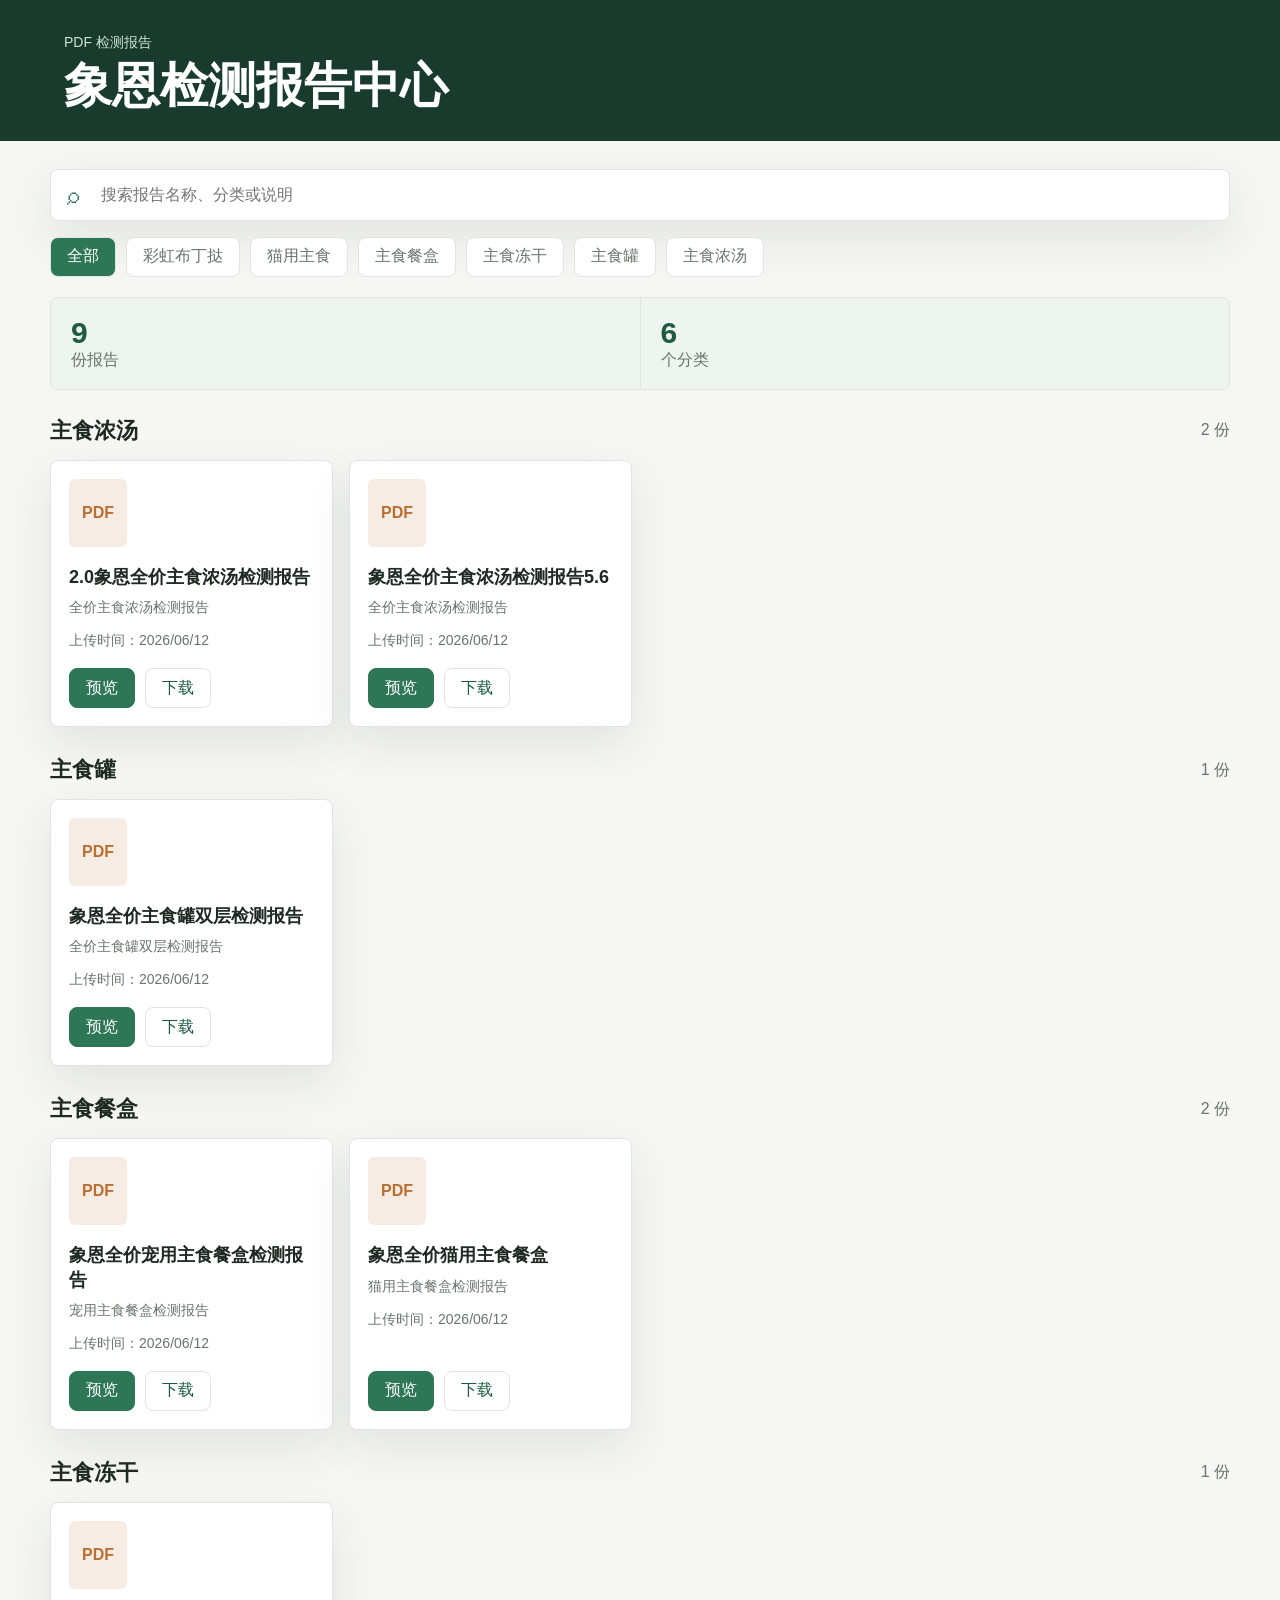
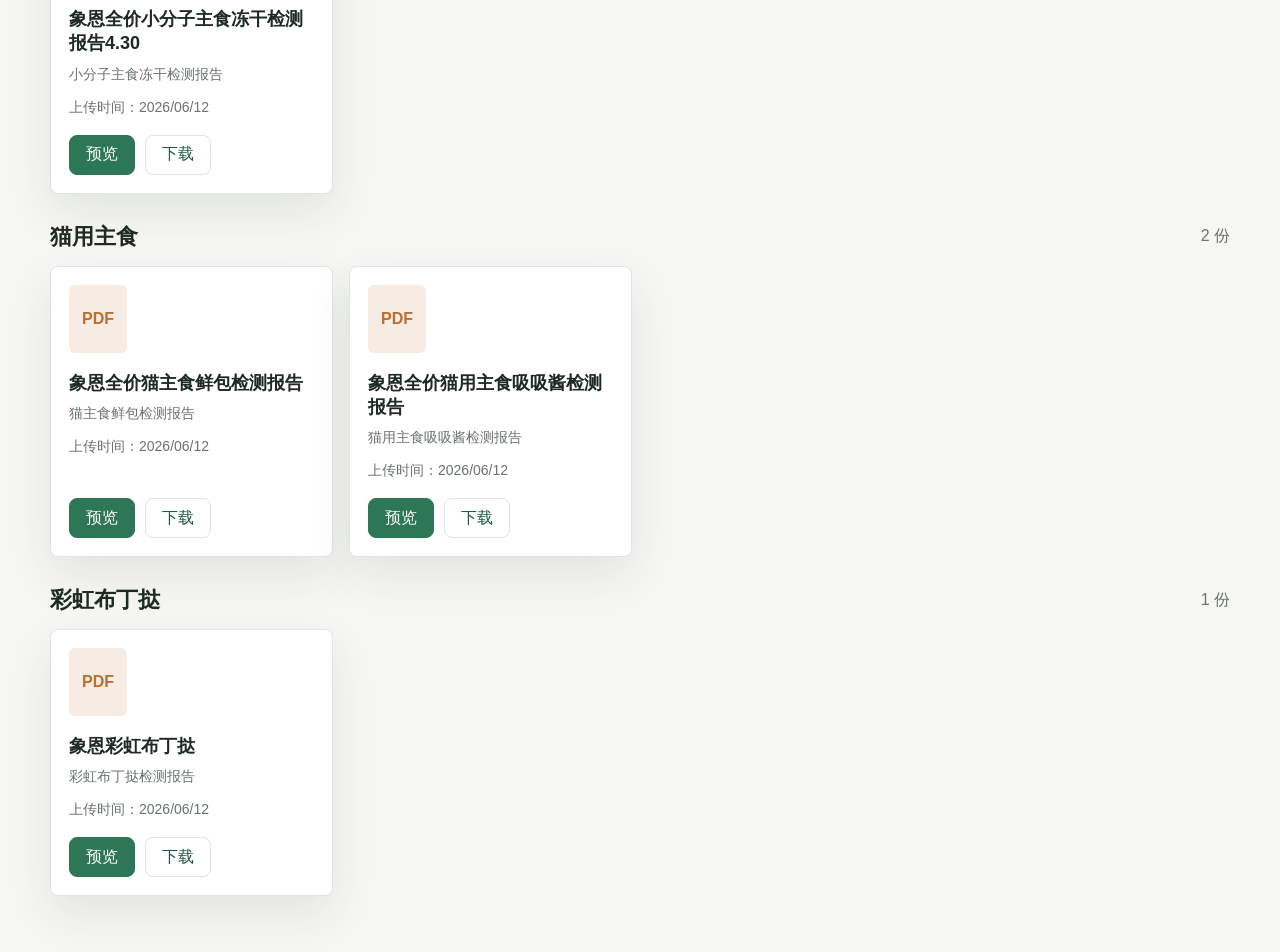
==== docs/shinen/index.html @ a08993cd "Convert report site to static pages" ====
<!doctype html>
<html lang="zh-CN">
  <head>
    <meta charset="utf-8">
    <meta name="viewport" content="width=device-width, initial-scale=1">
    <title>象恩检测报告中心</title>
    <link rel="stylesheet" href="assets/styles.css">
  </head>
  <body>
    <header class="site-header">
      <div>
        <p class="eyebrow">PDF 检测报告</p>
        <h1>象恩检测报告中心</h1>
      </div>
    </header>

    <main class="layout">
      <section class="toolbar" aria-label="筛选工具">
        <div class="search-box">
          <span aria-hidden="true">⌕</span>
          <input id="searchInput" type="search" placeholder="搜索报告名称、分类或说明">
        </div>
        <div id="categoryTabs" class="tabs"></div>
      </section>

      <section class="summary-band">
        <div>
          <strong id="totalCount">0</strong>
          <span>份报告</span>
        </div>
        <div>
          <strong id="categoryCount">0</strong>
          <span>个分类</span>
        </div>
      </section>

      <section id="reportGroups" class="report-groups" aria-live="polite"></section>
      <p id="emptyState" class="empty-state" hidden>暂无匹配的检测报告。</p>
    </main>

    <script src="assets/app.js"></script>
  </body>
</html>
---- docs/shinen/assets/styles.css ----
:root {
  color-scheme: light;
  --bg: #f6f7f4;
  --surface: #ffffff;
  --surface-strong: #eef4ef;
  --ink: #1f2a24;
  --muted: #69746d;
  --line: #dfe5df;
  --accent: #2d7656;
  --accent-strong: #1e5b40;
  --warm: #b86f31;
  --shadow: 0 18px 45px rgba(36, 48, 39, 0.09);
}

* {
  box-sizing: border-box;
}

body {
  margin: 0;
  min-height: 100vh;
  background: var(--bg);
  color: var(--ink);
  font-family: "Microsoft YaHei", "PingFang SC", Arial, sans-serif;
}

a {
  color: inherit;
}

button,
input {
  font: inherit;
}

.site-header {
  display: flex;
  align-items: center;
  justify-content: space-between;
  gap: 24px;
  padding: 34px clamp(20px, 5vw, 72px) 28px;
  background: #183b2e;
  color: #fff;
}

.eyebrow {
  margin: 0 0 8px;
  color: #cde1d4;
  font-size: 14px;
}

h1,
h2,
h3,
p {
  margin-top: 0;
}

h1 {
  margin-bottom: 0;
  font-size: clamp(28px, 5vw, 48px);
  line-height: 1.1;
}

.report-actions a,
button {
  display: inline-flex;
  align-items: center;
  justify-content: center;
  min-height: 40px;
  border: 0;
  border-radius: 8px;
  padding: 0 16px;
  cursor: pointer;
  text-decoration: none;
  white-space: nowrap;
}

.layout {
  width: min(1180px, calc(100% - 40px));
  margin: 28px auto 56px;
}

.toolbar {
  display: grid;
  gap: 16px;
  margin-bottom: 20px;
}

.search-box {
  display: flex;
  align-items: center;
  gap: 10px;
  min-height: 52px;
  padding: 0 16px;
  border: 1px solid var(--line);
  border-radius: 8px;
  background: var(--surface);
  box-shadow: var(--shadow);
}

.search-box span {
  color: var(--accent);
  font-size: 24px;
}

.search-box input {
  width: 100%;
  border: 0;
  outline: 0;
  background: transparent;
}

.tabs {
  display: flex;
  flex-wrap: wrap;
  gap: 10px;
}

.tabs button {
  border: 1px solid var(--line);
  background: var(--surface);
  color: var(--muted);
}

.tabs button.active {
  background: var(--accent);
  color: #fff;
}

.summary-band {
  display: grid;
  grid-template-columns: repeat(2, minmax(0, 1fr));
  gap: 1px;
  overflow: hidden;
  margin: 20px 0 26px;
  border: 1px solid var(--line);
  border-radius: 8px;
  background: var(--line);
}

.summary-band div {
  padding: 18px 20px;
  background: var(--surface-strong);
}

.summary-band strong {
  display: block;
  color: var(--accent-strong);
  font-size: 30px;
}

.summary-band span {
  color: var(--muted);
}

.report-groups {
  display: grid;
  gap: 28px;
}

.section-heading {
  display: flex;
  align-items: center;
  justify-content: space-between;
  gap: 16px;
}

.section-heading h2 {
  margin: 0;
  font-size: 22px;
}

.section-heading span {
  color: var(--muted);
}

.report-grid {
  display: grid;
  grid-template-columns: repeat(auto-fill, minmax(260px, 1fr));
  gap: 16px;
  margin-top: 14px;
}

.report-card {
  border: 1px solid var(--line);
  border-radius: 8px;
  background: var(--surface);
  box-shadow: var(--shadow);
}

.report-card {
  display: grid;
  grid-template-rows: auto 1fr auto;
  gap: 18px;
  padding: 18px;
}

.pdf-mark {
  width: 58px;
  height: 68px;
  display: grid;
  place-items: center;
  border-radius: 6px;
  background: #f7ece4;
  color: var(--warm);
  font-weight: 800;
}

.report-copy h3 {
  margin-bottom: 10px;
  font-size: 18px;
  line-height: 1.35;
}

.report-copy p,
.report-copy span {
  color: var(--muted);
  font-size: 14px;
}

.report-actions {
  display: flex;
  flex-wrap: wrap;
  gap: 10px;
}

.report-actions a {
  border: 1px solid var(--line);
  color: var(--accent-strong);
}

.report-actions a:first-child {
  background: var(--accent);
  color: #fff;
  border-color: var(--accent);
}

.empty-state {
  padding: 24px;
  border: 1px dashed var(--line);
  border-radius: 8px;
  background: rgba(255, 255, 255, 0.55);
  color: var(--muted);
  text-align: center;
}

label {
  display: grid;
  gap: 8px;
  color: var(--muted);
  font-size: 14px;
}

input {
  width: 100%;
  min-height: 42px;
  border: 1px solid var(--line);
  border-radius: 8px;
  padding: 0 12px;
  background: #fff;
  color: var(--ink);
}

@media (max-width: 760px) {
  .site-header {
    align-items: flex-start;
    flex-direction: column;
  }

  .summary-band {
    grid-template-columns: 1fr;
  }
}
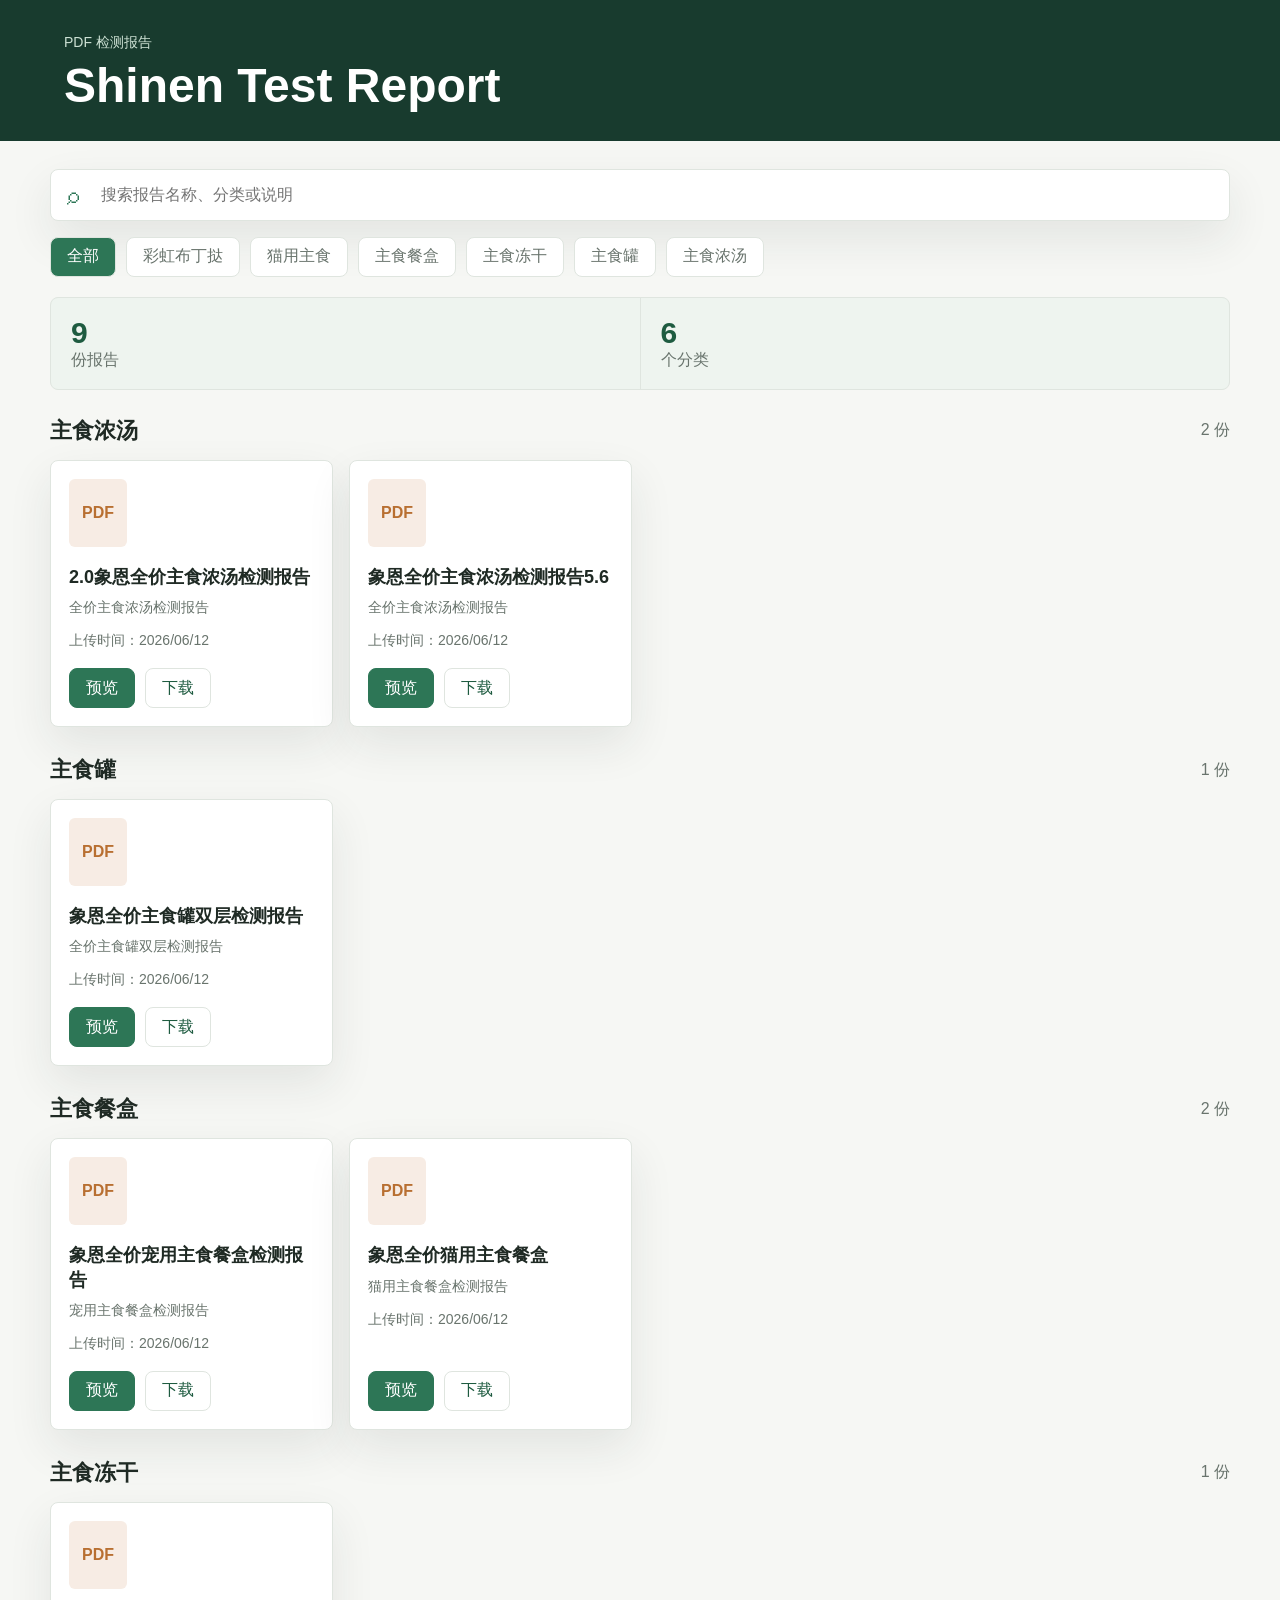
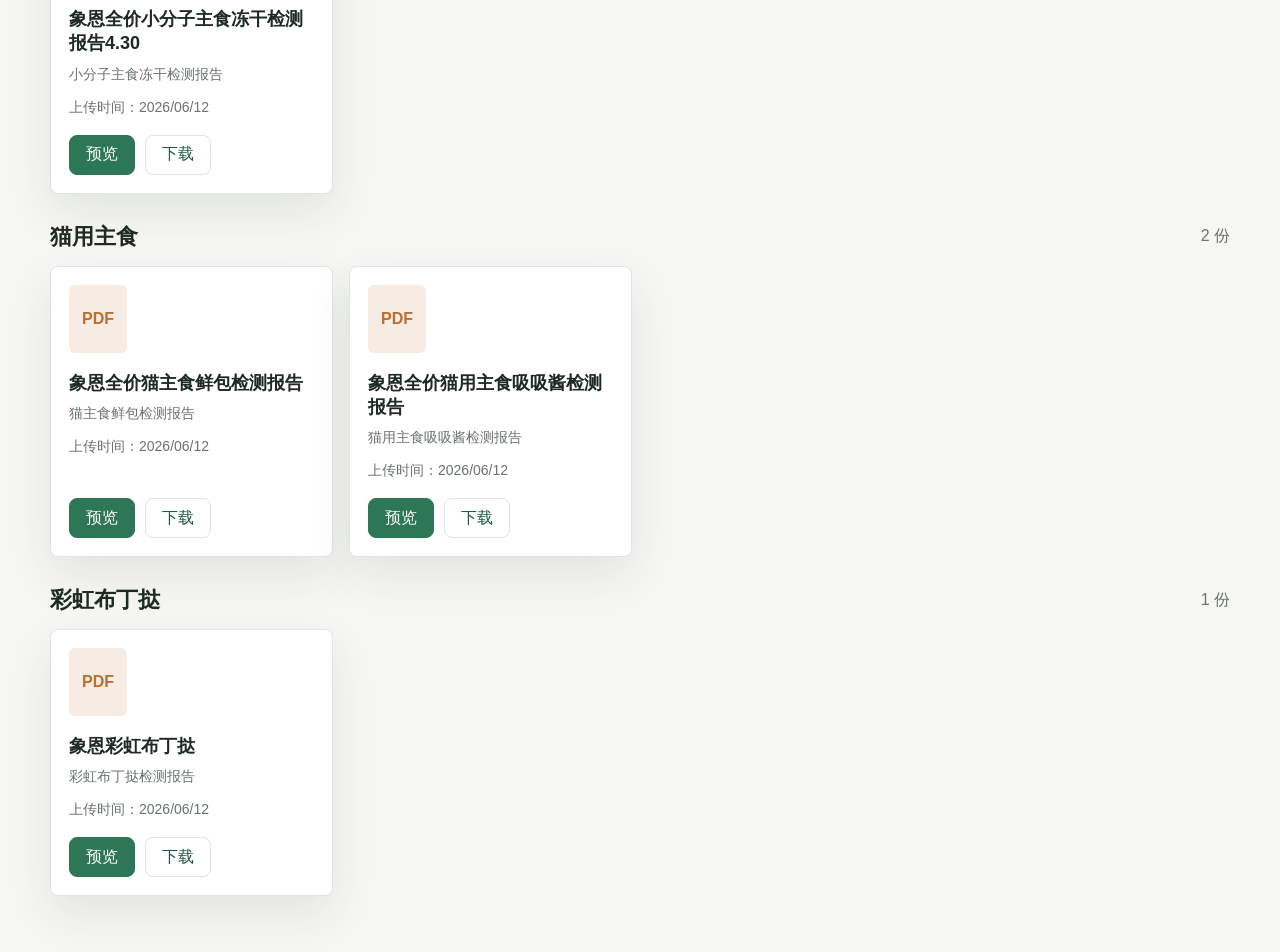
==== commit 23da6663: "Set public project name" ====
--- a/docs/shinen/index.html
+++ b/docs/shinen/index.html
@@ -3,14 +3,14 @@
   <head>
     <meta charset="utf-8">
     <meta name="viewport" content="width=device-width, initial-scale=1">
-    <title>象恩检测报告中心</title>
+    <title>Shinen Test Report</title>
     <link rel="stylesheet" href="assets/styles.css">
   </head>
   <body>
     <header class="site-header">
       <div>
         <p class="eyebrow">PDF 检测报告</p>
-        <h1>象恩检测报告中心</h1>
+        <h1>Shinen Test Report</h1>
       </div>
     </header>
 
